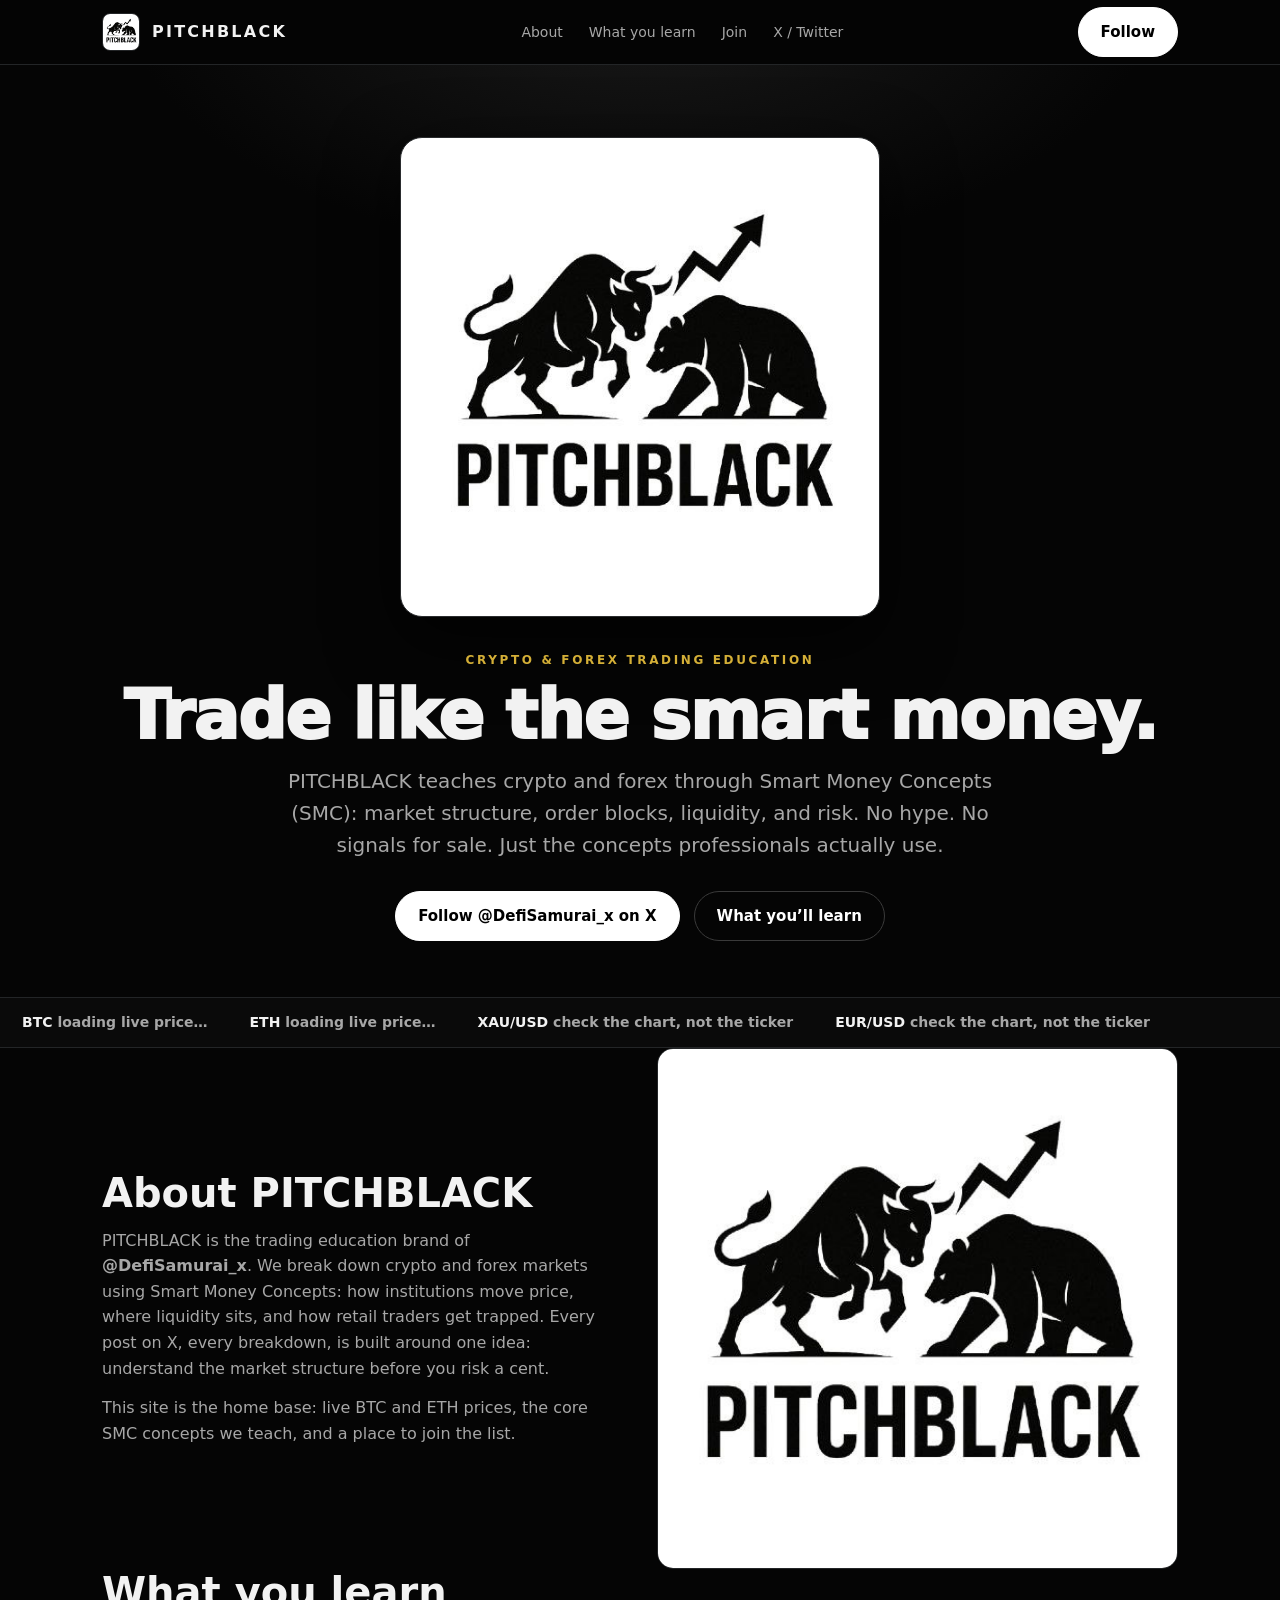
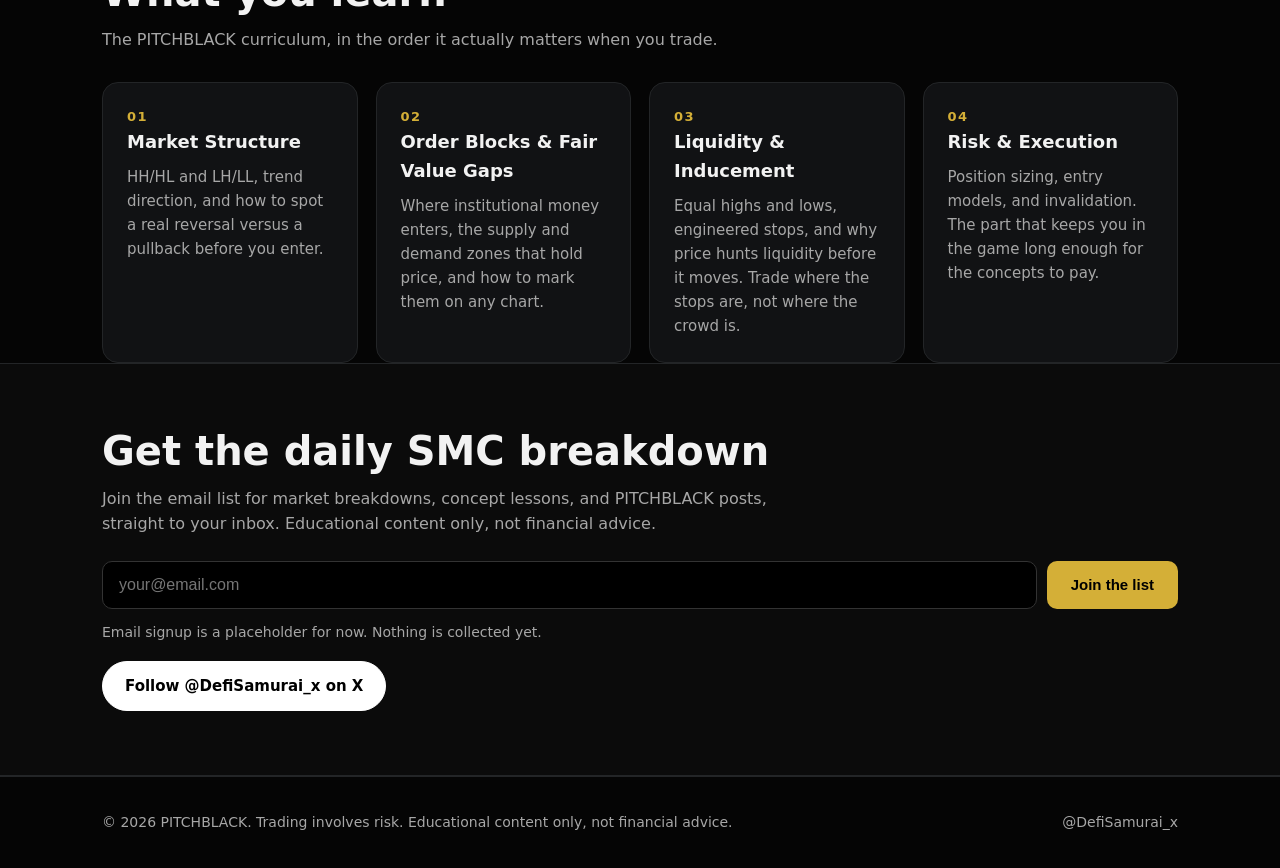
==== index-v1.html @ 14467ba7 "Restore OTC trading site (rollback of flagship landing)" ====
<!DOCTYPE html>
<html lang="en">
<head>
<meta charset="UTF-8">
<meta name="viewport" content="width=device-width, initial-scale=1.0">
<title>PITCHBLACK — Crypto &amp; Forex Trading Education</title>
<meta name="description" content="PITCHBLACK (@DefiSamurai_x) — Learn crypto and forex trading the smart money way. SMC concepts, live market insight, and daily trading education.">
<link rel="icon" href="logo-bullbear.jpg">
<style>
:root{--bg:#050505;--bg2:#0b0b0b;--panel:#111214;--line:#232527;--txt:#f2f2f2;--muted:#a7a7a7;--gold:#d4af37;--green:#16c784;--red:#ea3943;--max:1120px}
*{box-sizing:border-box;margin:0;padding:0}
html{scroll-behavior:smooth}
body{background:var(--bg);color:var(--txt);font-family:Inter,system-ui,-apple-system,"Segoe UI",Roboto,Arial,sans-serif;line-height:1.6}
a{color:inherit;text-decoration:none}
.wrap{max-width:var(--max);margin:0 auto;padding:0 22px}
nav{position:sticky;top:0;z-index:20;background:rgba(5,5,5,.88);backdrop-filter:blur(10px);border-bottom:1px solid var(--line)}
.nav-in{display:flex;align-items:center;justify-content:space-between;height:64px}
.brand{display:flex;align-items:center;gap:12px;font-weight:900;letter-spacing:.14em}
.brand img{width:38px;height:38px;border-radius:8px;object-fit:cover;border:1px solid var(--line)}
.nav-links{display:flex;gap:26px;color:var(--muted);font-size:14px}
.nav-links a:hover{color:#fff}
.btn{display:inline-flex;align-items:center;gap:8px;background:#fff;color:#000;font-weight:800;padding:12px 22px;border-radius:999px;border:1px solid #fff;font-size:15px}
.btn:hover{background:var(--gold);border-color:var(--gold)}
.btn.ghost{background:transparent;color:#fff;border-color:#3a3a3a}
.btn.ghost:hover{border-color:var(--gold);color:var(--gold);background:transparent}
.hero{padding:72px 0 56px;text-align:center;background:radial-gradient(800px 420px at 50% -80px,#1a1a1a 0,#050505 65%)}
.hero img.logo{width:min(480px,90vw);aspect-ratio:1/1;object-fit:cover;background:#fff;padding:14px;border-radius:22px;border:1px solid #2a2c2e;box-shadow:0 24px 70px rgba(0,0,0,.75)}
.eyebrow{margin-top:26px;color:var(--gold);font-weight:800;letter-spacing:.22em;font-size:12px;text-transform:uppercase}
h1{font-size:clamp(38px,6vw,68px);line-height:1.05;font-weight:950;letter-spacing:-.02em;margin:10px 0 14px}
.lede{color:var(--muted);font-size:clamp(16px,2.4vw,20px);max-width:720px;margin:0 auto}
.cta{margin-top:30px;display:flex;gap:14px;justify-content:center;flex-wrap:wrap}
.ticker{border-block:1px solid var(--line);background:#0a0a0a;overflow:hidden}
.ticker-in{display:flex;gap:42px;white-space:nowrap;padding:13px 22px;overflow-x:auto;font-variant-numeric:tabular-nums;font-weight:700;font-size:14px}
.tk b{color:#fff}.up{color:var(--green)}.down{color:var(--red)}.price{color:var(--muted)}
section{padding:64px 0}
h2{font-size:clamp(28px,4vw,40px);line-height:1.15;margin-bottom:12px}
.sub{color:var(--muted);max-width:720px}
.grid{display:grid;grid-template-columns:repeat(auto-fit,minmax(240px,1fr));gap:18px;margin-top:30px}
.card{background:var(--panel);border:1px solid var(--line);border-radius:16px;padding:24px}
.card h3{font-size:18px;margin-bottom:8px}
.card p{color:var(--muted);font-size:15px}
.card .n{color:var(--gold);font-weight:900;letter-spacing:.12em;font-size:13px}
.about{display:grid;grid-template-columns:1fr 1fr;gap:34px;align-items:center}
.about img{width:100%;border-radius:16px;border:1px solid var(--line)}
.join{background:var(--bg2);border-block:1px solid var(--line)}
form{display:flex;gap:10px;flex-wrap:wrap;margin-top:24px}
input{flex:1;min-width:240px;background:#000;border:1px solid #333;color:#fff;padding:14px 16px;border-radius:10px;font-size:16px}
button{background:var(--gold);border:none;color:#000;font-weight:900;padding:14px 24px;border-radius:10px;cursor:pointer;font-size:15px}
button:hover{background:#e9c85a}
.note{color:var(--muted);font-size:14px;margin-top:12px}
footer{padding:34px 0;color:var(--muted);font-size:14px;border-top:1px solid var(--line)}
.foot{display:flex;justify-content:space-between;gap:18px;flex-wrap:wrap}
@media(max-width:760px){.about{grid-template-columns:1fr}.nav-links{display:none}}
</style>
</head>
<body>
<nav><div class="wrap nav-in">
<a class="brand" href="#top"><img src="logo-bullbear.jpg" alt="PitchBlack logo" style="background:#fff">PITCHBLACK</a>
<div class="nav-links"><a href="#about">About</a><a href="#learn">What you learn</a><a href="#join">Join</a><a href="https://x.com/DefiSamurai_x" target="_blank" rel="noopener">X / Twitter</a></div>
<a class="btn" href="https://x.com/DefiSamurai_x" target="_blank" rel="noopener">Follow</a>
</div></nav>

<header class="hero wrap" id="top">
<img class="logo" src="logo-bullbear.jpg" alt="PitchBlack bull versus bear logo">
<p class="eyebrow">Crypto &amp; Forex Trading Education</p>
<h1>Trade like the smart money.</h1>
<p class="lede">PITCHBLACK teaches crypto and forex through Smart Money Concepts (SMC): market structure, order blocks, liquidity, and risk. No hype. No signals for sale. Just the concepts professionals actually use.</p>
<div class="cta"><a class="btn" href="https://x.com/DefiSamurai_x" target="_blank" rel="noopener">Follow @DefiSamurai_x on X</a><a class="btn ghost" href="#learn">What you&rsquo;ll learn</a></div>
</header>

<div class="ticker" aria-label="Live market ticker"><div class="ticker-in" id="ticker">
<span class="tk">BTC <span class="price">loading live price…</span></span><span class="tk">ETH <span class="price">loading live price…</span></span><span class="tk">XAU/USD <span class="price">check the chart, not the ticker</span></span><span class="tk">EUR/USD <span class="price">check the chart, not the ticker</span></span>
</div></div>

<section id="about" class="wrap"><div class="about">
<div><h2>About PITCHBLACK</h2><p class="sub">PITCHBLACK is the trading education brand of <strong>@DefiSamurai_x</strong>. We break down crypto and forex markets using Smart Money Concepts: how institutions move price, where liquidity sits, and how retail traders get trapped. Every post on X, every breakdown, is built around one idea: understand the market structure before you risk a cent.</p><p class="sub" style="margin-top:14px">This site is the home base: live BTC and ETH prices, the core SMC concepts we teach, and a place to join the list.</p></div>
<img src="logo-bullbear.jpg" alt="PitchBlack bull versus bear logo" style="background:#fff">
</div></section>

<section id="learn" class="wrap"><h2>What you learn</h2><p class="sub">The PITCHBLACK curriculum, in the order it actually matters when you trade.</p>
<div class="grid">
<div class="card"><p class="n">01</p><h3>Market Structure</h3><p>HH/HL and LH/LL, trend direction, and how to spot a real reversal versus a pullback before you enter.</p></div>
<div class="card"><p class="n">02</p><h3>Order Blocks &amp; Fair Value Gaps</h3><p>Where institutional money enters, the supply and demand zones that hold price, and how to mark them on any chart.</p></div>
<div class="card"><p class="n">03</p><h3>Liquidity &amp; Inducement</h3><p>Equal highs and lows, engineered stops, and why price hunts liquidity before it moves. Trade where the stops are, not where the crowd is.</p></div>
<div class="card"><p class="n">04</p><h3>Risk &amp; Execution</h3><p>Position sizing, entry models, and invalidation. The part that keeps you in the game long enough for the concepts to pay.</p></div>
</div></section>

<section id="join" class="join"><div class="wrap"><h2>Get the daily SMC breakdown</h2><p class="sub">Join the email list for market breakdowns, concept lessons, and PITCHBLACK posts, straight to your inbox. Educational content only, not financial advice.</p>
<form id="signup" method="POST" action="https://formspree.io/f/YOUR_FORM_ID"><!-- Replace YOUR_FORM_ID with your Formspree form ID to start receiving signups. Until then, submissions go nowhere. --><input type="email" name="email" placeholder="your@email.com" required aria-label="Email address"><button type="submit">Join the list</button></form>
<p class="note" id="formnote">Email signup is a placeholder for now. Nothing is collected yet.</p>
<p style="margin-top:18px"><a class="btn" href="https://x.com/DefiSamurai_x" target="_blank" rel="noopener">Follow @DefiSamurai_x on X</a></p>
</div></section>

<footer><div class="wrap foot"><span>&copy; 2026 PITCHBLACK. Trading involves risk. Educational content only, not financial advice.</span><a href="https://x.com/DefiSamurai_x" target="_blank" rel="noopener">@DefiSamurai_x</a></div></footer>

<script>
// Live BTC/ETH prices from CoinGecko's free public API (no key). If it fails or is rate-limited, the fallback text in the HTML stays.
async function loadTicker(){
  try{
    const r = await fetch('https://api.coingecko.com/api/v3/simple/price?ids=bitcoin,ethereum&vs_currencies=usd&include_24hr_change=true',{headers:{'Accept':'application/json'}});
    if(!r.ok) return;
    const d = await r.json();
    const fmt = n => '$' + Number(n).toLocaleString('en-US',{maximumFractionDigits: n>1000?0:2});
    const row = (sym, o) => { const chg = o.usd_24h_change; const cls = chg >= 0 ? 'up' : 'down'; return sym + ' <span class="price">' + fmt(o.usd) + '</span> <span class="' + cls + '">' + (chg>=0?'+':'') + chg.toFixed(2) + '%</span>'; };
    document.getElementById('ticker').innerHTML =
      '<span class="tk">' + row('BTC', d.bitcoin) + '</span>' +
      '<span class="tk">' + row('ETH', d.ethereum) + '</span>' +
      '<span class="tk">XAU/USD <span class="price">check the chart, not the ticker</span></span>' +
      '<span class="tk">EUR/USD <span class="price">check the chart, not the ticker</span></span>';
  }catch(e){ /* keep fallback text */ }
}
loadTicker();
setInterval(loadTicker, 120000);

// Signup form: placeholder only. Point the form action at a real Formspree ID to receive emails. Never collect emails client-side.
document.getElementById('signup').addEventListener('submit', function(e){
  if(this.action.indexOf('YOUR_FORM_ID') !== -1){ e.preventDefault(); document.getElementById('formnote').textContent = 'Signup is not live yet - follow @DefiSamurai_x on X in the meantime.'; }
});
</script>
</body>
</html>
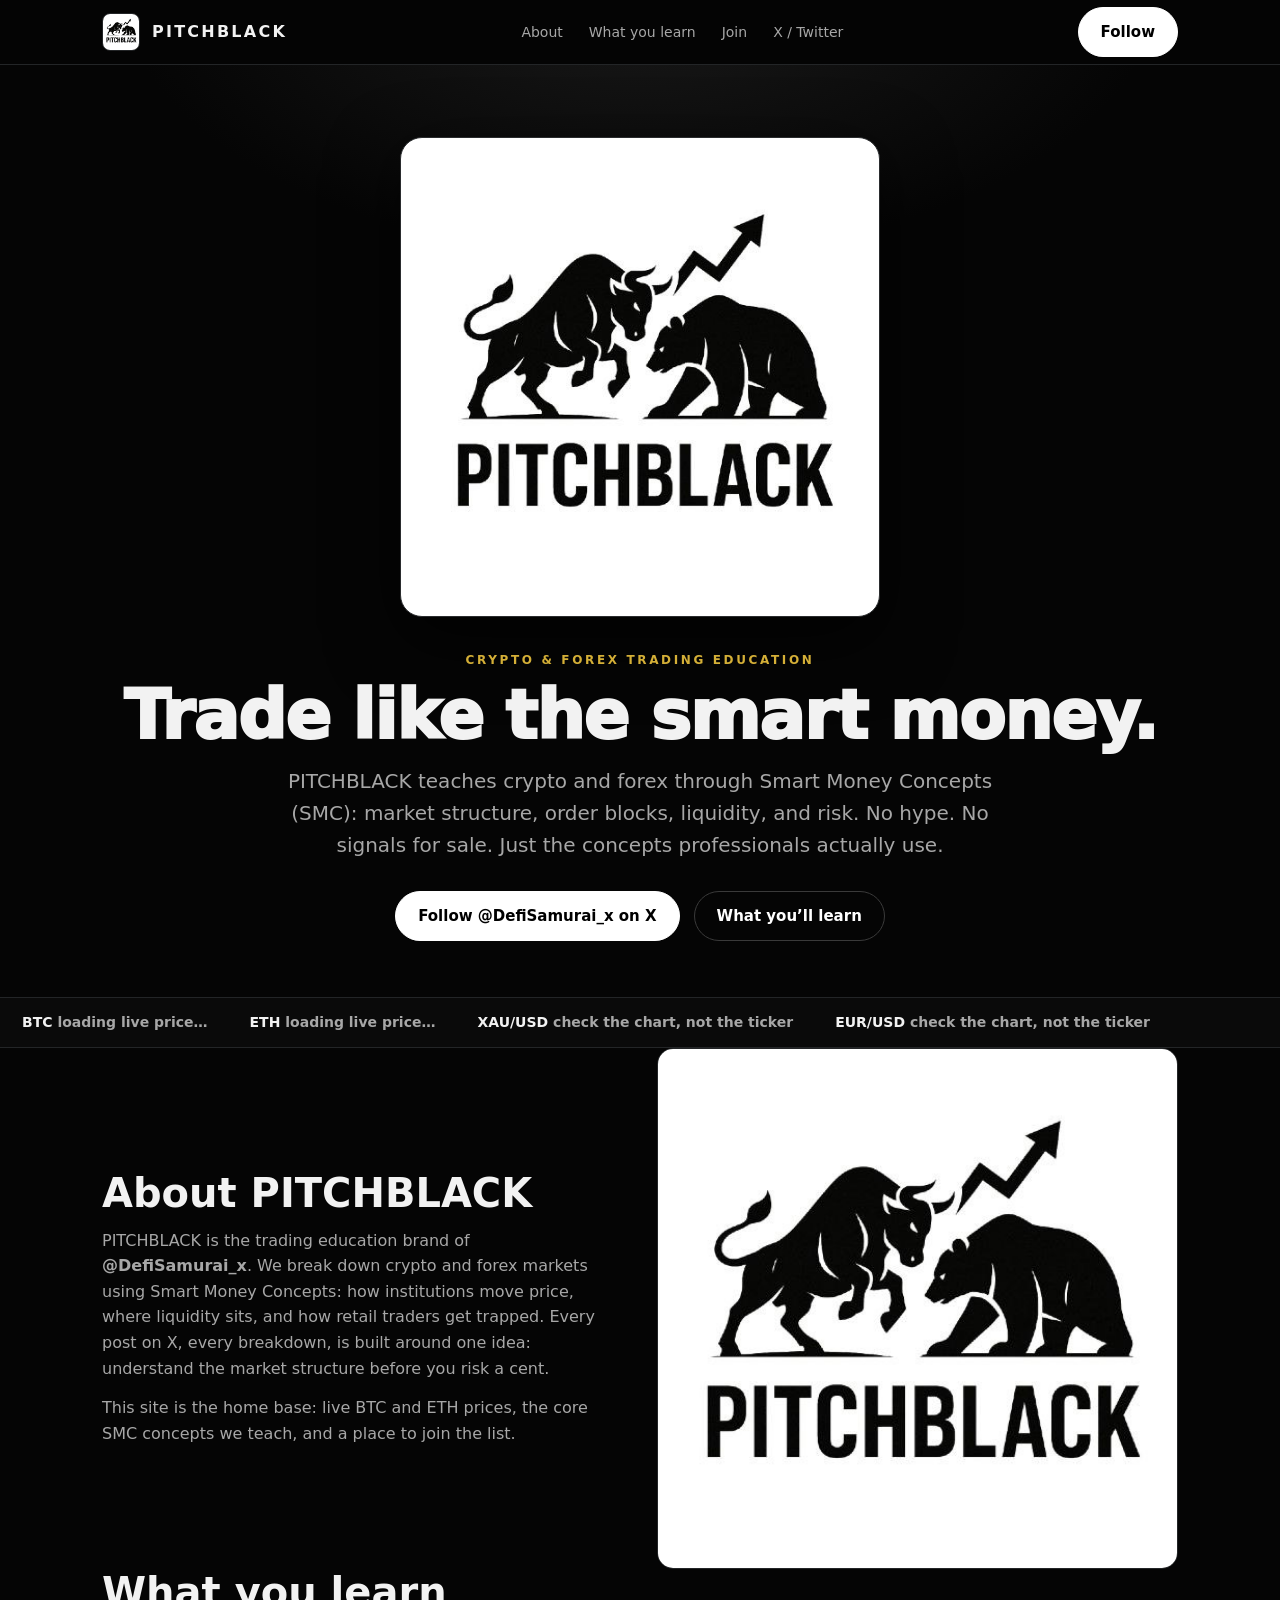
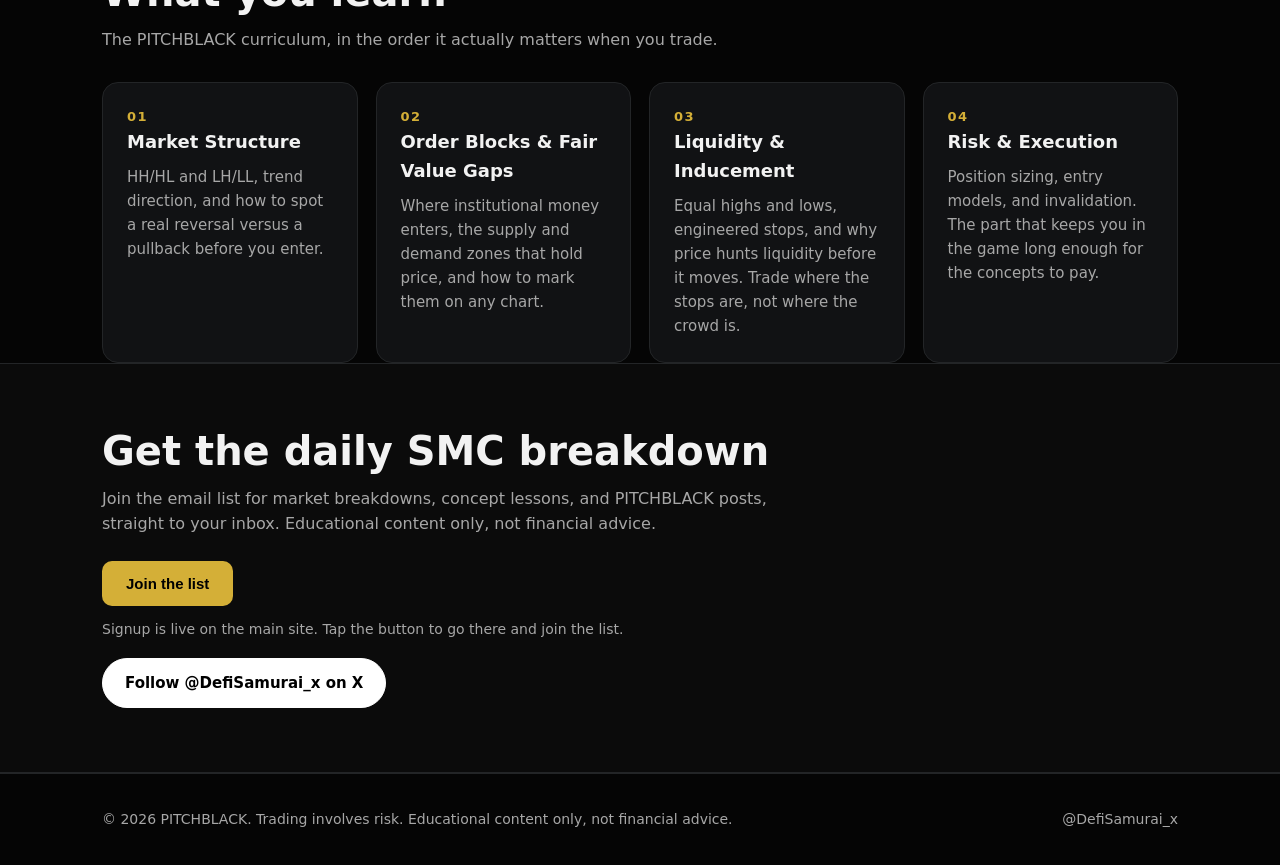
==== commit adf70e0e: "Point old page email box at live signup" ====
--- a/index-v1.html
+++ b/index-v1.html
@@ -86,8 +86,8 @@
 </div></section>
 
 <section id="join" class="join"><div class="wrap"><h2>Get the daily SMC breakdown</h2><p class="sub">Join the email list for market breakdowns, concept lessons, and PITCHBLACK posts, straight to your inbox. Educational content only, not financial advice.</p>
-<form id="signup" method="POST" action="https://formspree.io/f/YOUR_FORM_ID"><!-- Replace YOUR_FORM_ID with your Formspree form ID to start receiving signups. Until then, submissions go nowhere. --><input type="email" name="email" placeholder="your@email.com" required aria-label="Email address"><button type="submit">Join the list</button></form>
-<p class="note" id="formnote">Email signup is a placeholder for now. Nothing is collected yet.</p>
+<form id="signup" action="index.html" method="GET"><!-- signup moved to the live OTC site homepage --><input type="hidden" name="src" value="v1"><button type="submit">Join the list</button></form>
+<p class="note" id="formnote">Signup is live on the main site. Tap the button to go there and join the list.</p>
 <p style="margin-top:18px"><a class="btn" href="https://x.com/DefiSamurai_x" target="_blank" rel="noopener">Follow @DefiSamurai_x on X</a></p>
 </div></section>
 
